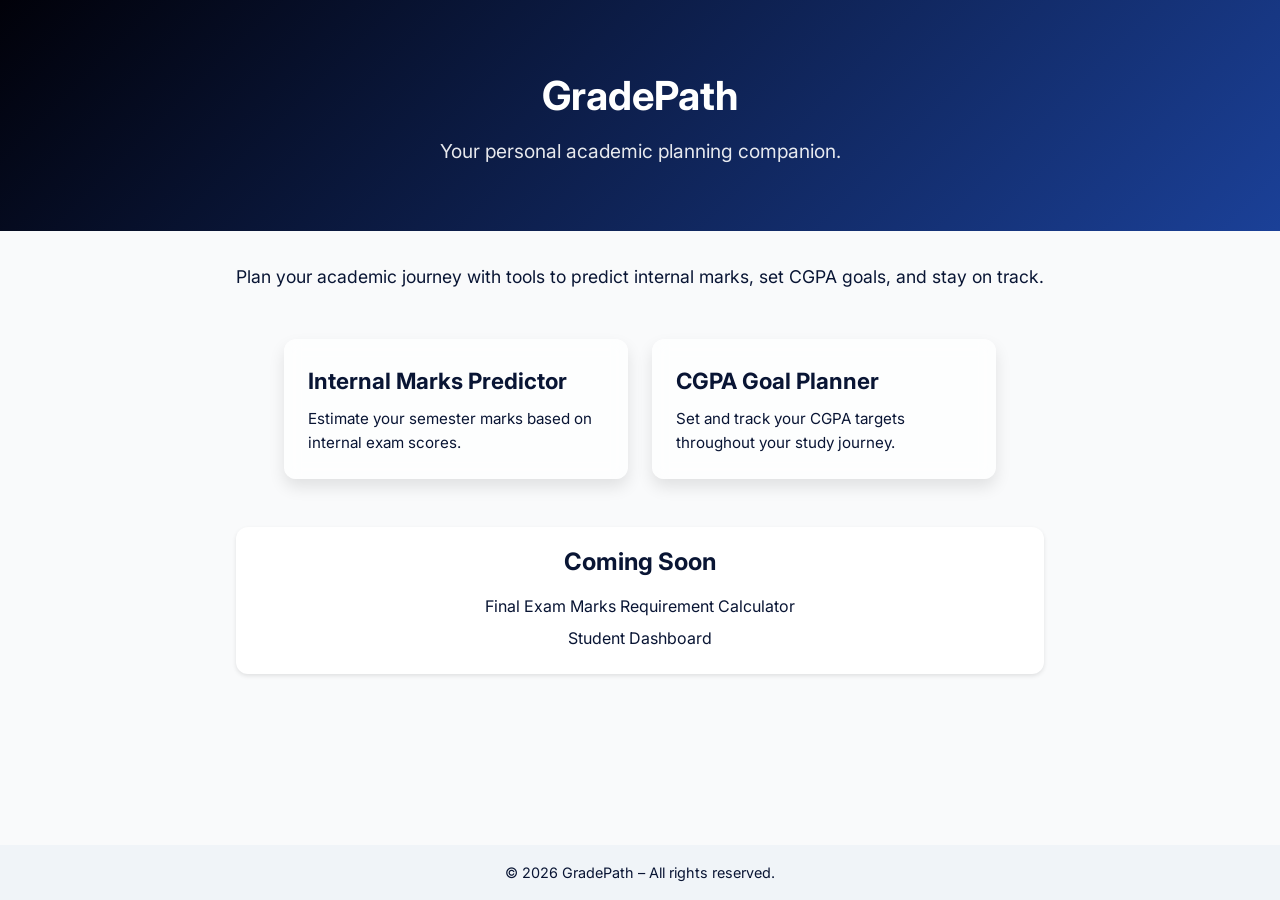
==== index.html @ 95c972fe "Design landing page for GradePath" ====
<!DOCTYPE html>
<html lang="en">

<head>
  <meta charset="UTF-8" />
  <meta http-equiv="X-UA-Compatible" content="IE=edge" />
  <meta name="viewport" content="width=device-width, initial-scale=1.0" />
  <title>GradePath – Academic Planning</title>
  <!-- Google Font – Inter (clean, modern) -->
  <link href="https://fonts.googleapis.com/css2?family=Inter:wght@400;600;700&display=swap" rel="stylesheet" />
  <link rel="stylesheet" href="style.css" />
</head>

<body>
  <!-- Hero / Header ---------------------------------------------------- -->
  <header class="header">
    <div class="container">
      <h1 class="title">GradePath</h1>
      <p class="subtitle">Your personal academic planning companion.</p>
    </div>
  </header>

  <!-- Main Content ------------------------------------------------------ -->
  <main class="container">
    <!-- Brief description ------------------------------------------------ -->
    <section class="description">
      <p>Plan your academic journey with tools to predict internal marks, set CGPA goals, and stay on track.</p>
    </section>

    <!-- Feature cards ---------------------------------------------------- -->
    <section class="features">
      <article class="card">
        <h2>Internal Marks Predictor</h2>
        <p>Estimate your semester marks based on internal exam scores.</p>
      </article>
      <article class="card">
        <h2>CGPA Goal Planner</h2>
        <p>Set and track your CGPA targets throughout your study journey.</p>
      </article>
    </section>

    <!-- Coming soon ------------------------------------------------------ -->
    <section class="coming-soon">
      <h2>Coming Soon</h2>
      <ul>
        <li>Final Exam Marks Requirement Calculator</li>
        <li>Student Dashboard</li>
      </ul>
    </section>
  </main>

  <!-- Footer ----------------------------------------------------------- -->
  <footer class="site-footer">
    <p>&copy; 2026 GradePath – All rights reserved.</p>
  </footer>

  <script src="script.js"></script>
</body>

</html>
---- style.css ----
/* ---------------------------------------------------------------
   GradePath – Basic Styling
   This CSS provides a clean, modern look using a dark‑light gradient
   and subtle hover effects for the feature cards.
   No external frameworks – pure vanilla CSS.
--------------------------------------------------------------- */

/* Import Google Font – same as the HTML link for consistency */
@import url('https://fonts.googleapis.com/css2?family=Inter:wght@400;600;700&display=swap');

/* Root variables for easy theme tweaking */
:root {
  --font-primary: 'Inter', sans-serif;
  --color-bg: hsl(210, 20%, 98%);
  /* Light off‑white */
  --color-primary: hsl(223, 71%, 12%);
  /* Deep blue for accents */
  --color-primary-light: hsl(223, 71%, 12%);
  --color-card-bg: hsl(0, 0%, 100%);
  --color-card-shadow: hsla(0, 0%, 0%, 0.1);
  --color-text: hsl(223, 71%, 12%);
  --radius: 12px;
}

/* Global reset and default styling */
* {
  margin: 0;
  padding: 0;
  box-sizing: border-box;
}

body {
  font-family: var(--font-primary);
  background: var(--color-bg);
  color: var(--color-text);
  line-height: 1.6;
  display: flex;
  flex-direction: column;
  min-height: 100vh;
}

/* Header ------------------------------------------------------- */
.header {
  text-align: center;
  padding: 2rem 1rem;
  background: linear-gradient(135deg, hsl(240, 80%, 2%), hsl(222, 70%, 35%));
  color: #fff;
}

.header .title {
  font-size: 2.5rem;
  font-weight: 700;
}

.header .subtitle {
  font-size: 1.2rem;
  margin-top: 0.5rem;
  opacity: 0.9;
}

/* Main layout -------------------------------------------------- */
.container {
  flex: 1;
  max-width: 960px;
  margin: 2rem auto;
  padding: 0 1rem;
}

.description p {
  font-size: 1.1rem;
  text-align: center;
  margin-bottom: 2rem;
}

/* Feature cards ------------------------------------------------ */
.features {
  display: grid;
  grid-template-columns: repeat(auto-fit, minmax(260px, 1fr));
  gap: 1.5rem;
  margin: 3rem;
}

.card {
  background: hsla(0, 0%, 100%, 0.7);
  border-radius: var(--radius);
  padding: 1.5rem;
  backdrop-filter: blur(8px);
  box-shadow: 0 8px 16px var(--color-card-shadow);
  transition: transform 0.2s ease, box-shadow 0.2s ease;
}

.card h2 {
  color: var(--color-primary);
  margin-bottom: 0.5rem;
  font-size: 1.4rem;
}

.card p {
  font-size: 0.95rem;
}

.card:hover {
  transform: translateY(-4px);
  box-shadow: 0 8px 12px var(--color-card-shadow);
}

/* Coming soon section ------------------------------------------ */
.coming-soon {
  text-align: center;
  padding: 1rem;
  background: var(--color-card-bg);
  border-radius: var(--radius);
  box-shadow: 0 2px 4px var(--color-card-shadow);

}

.coming-soon h2 {
  margin-bottom: 0.75rem;
  color: var(--color-primary-light);
}

.coming-soon ul {
  list-style: none;
  padding: 0;
}

.coming-soon li {
  margin: 0.4rem 0;
}

/* Footer ------------------------------------------------------- */
.site-footer {
  text-align: center;
  padding: 1rem;
  font-size: 0.9rem;
  background: #f0f4f8;
}
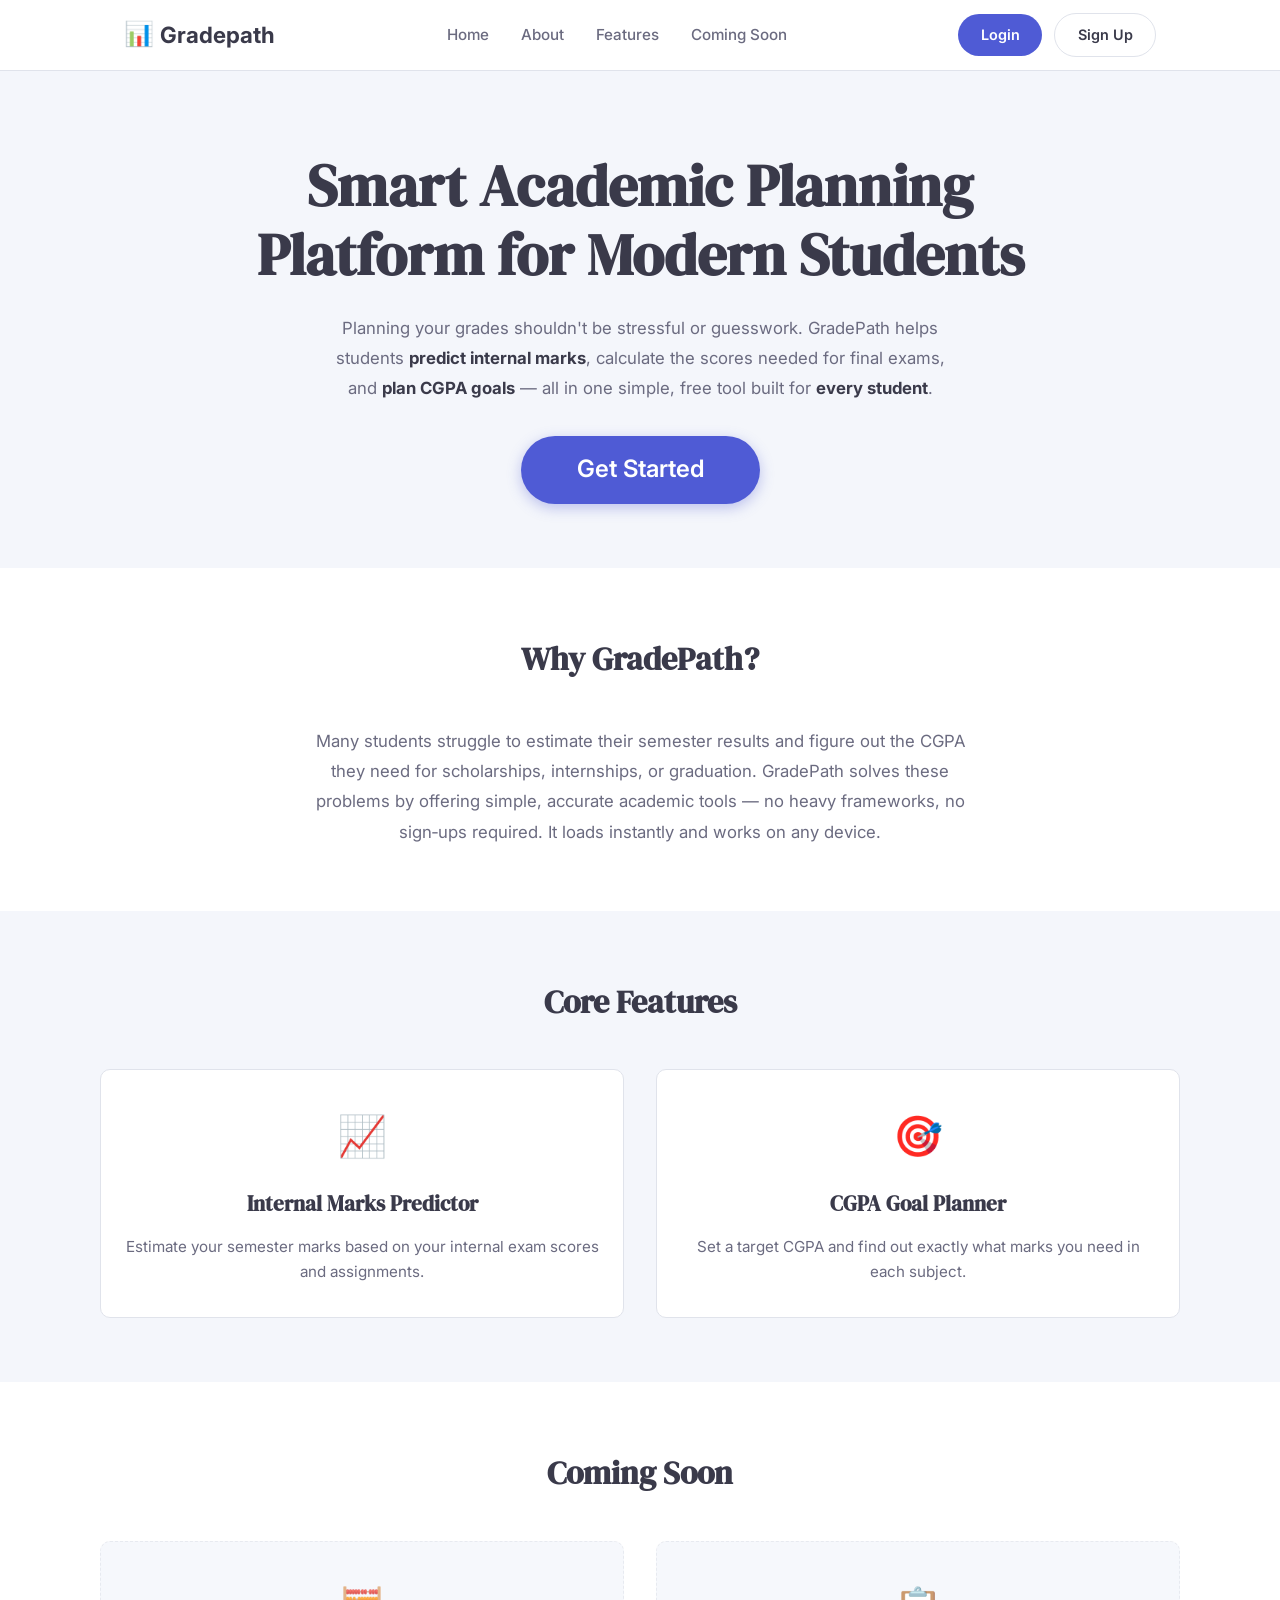
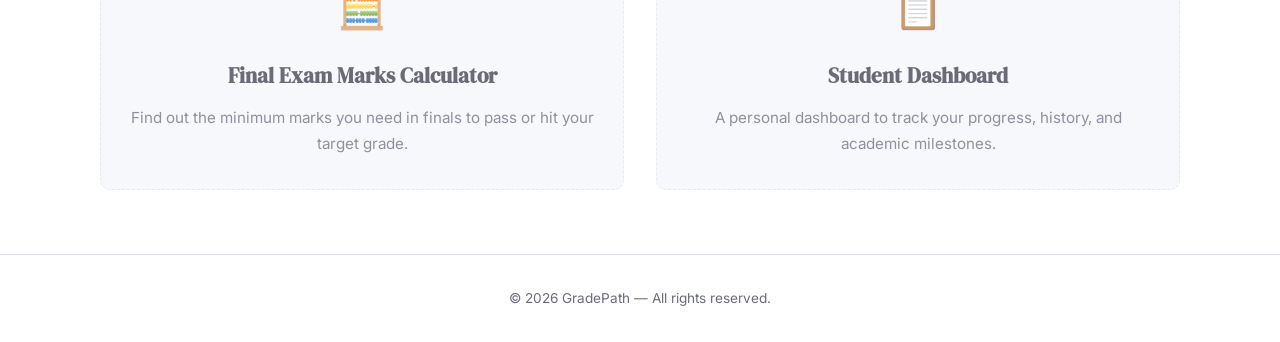
==== commit 43d907b6: "Add navigation functionality and link sections" ====
--- a/index.html
+++ b/index.html
@@ -6,52 +6,116 @@
   <meta http-equiv="X-UA-Compatible" content="IE=edge" />
   <meta name="viewport" content="width=device-width, initial-scale=1.0" />
   <title>GradePath – Academic Planning</title>
-  <!-- Google Font – Inter (clean, modern) -->
-  <link href="https://fonts.googleapis.com/css2?family=Inter:wght@400;600;700&display=swap" rel="stylesheet" />
+
+  <!-- Google Fonts – Inter for body, DM Serif Display for headings -->
+  <link href="https://fonts.googleapis.com/css2?family=DM+Serif+Display&family=Inter:wght@400;500;600;700&display=swap"
+    rel="stylesheet" />
   <link rel="stylesheet" href="style.css" />
 </head>
 
 <body>
-  <!-- Hero / Header ---------------------------------------------------- -->
-  <header class="header">
-    <div class="container">
-      <h1 class="title">GradePath</h1>
-      <p class="subtitle">Your personal academic planning companion.</p>
+  <!-- ==================== Navigation Bar ==================== -->
+  <!-- Clean white navbar with logo left, links center, buttons right -->
+  <nav class="navbar" id="navbar">
+    <div class="nav-container">
+      <!-- Logo -->
+      <a href="#" class="logo">
+        <span class="logo-icon">📊</span> Gradepath
+      </a>
+
+      <!-- Navigation Links -->
+      <ul class="nav-menu" id="nav-menu">
+        <li class="nav-item"><a href="#home" class="nav-link">Home</a></li>
+        <li class="nav-item"><a href="#about" class="nav-link">About</a></li>
+        <li class="nav-item"><a href="#features" class="nav-link">Features</a></li>
+        <li class="nav-item"><a href="#coming-soon" class="nav-link">Coming Soon</a></li>
+      </ul>
+
+      <!-- Action Buttons -->
+      <div class="nav-actions">
+        <a href="#" class="btn btn-filled">Login</a>
+        <a href="#" class="btn btn-outline">Sign Up</a>
+      </div>
+
+      <!-- Hamburger for mobile -->
+      <button class="hamburger" id="hamburger" aria-label="Toggle menu">
+        <span></span>
+        <span></span>
+        <span></span>
+      </button>
     </div>
-  </header>
+  </nav>
 
-  <!-- Main Content ------------------------------------------------------ -->
-  <main class="container">
-    <!-- Brief description ------------------------------------------------ -->
-    <section class="description">
-      <p>Plan your academic journey with tools to predict internal marks, set CGPA goals, and stay on track.</p>
-    </section>
+  <!-- ==================== Hero / Home Section ==================== -->
+  <!-- Large centered heading + description + single CTA button -->
+  <section class="hero" id="home">
+    <h1 class="hero-title">
+      Smart Academic Planning<br />Platform for Modern Students
+    </h1>
+    <p class="hero-subtitle">
+      Planning your grades shouldn't be stressful or guesswork. GradePath helps
+      students <strong>predict internal marks</strong>, calculate the scores needed for
+      final exams, and <strong>plan CGPA goals</strong> — all in one simple, free tool
+      built for <strong>every student</strong>.
+    </p>
+    <a href="#features" class="btn btn-cta">Get Started </a>
+  </section>
 
-    <!-- Feature cards ---------------------------------------------------- -->
-    <section class="features">
-      <article class="card">
-        <h2>Internal Marks Predictor</h2>
-        <p>Estimate your semester marks based on internal exam scores.</p>
-      </article>
-      <article class="card">
-        <h2>CGPA Goal Planner</h2>
-        <p>Set and track your CGPA targets throughout your study journey.</p>
-      </article>
-    </section>
+  <!-- ==================== About / Description ==================== -->
+  <section class="about" id="about">
+    <div class="about-container">
+      <h2 class="section-title">Why GradePath?</h2>
+      <p class="about-text">
+        Many students struggle to estimate their semester results and figure out
+        the CGPA they need for scholarships, internships, or graduation. GradePath
+        solves these problems by offering simple, accurate academic tools — no
+        heavy frameworks, no sign‑ups required. It loads instantly and works on
+        any device.
+      </p>
+    </div>
+  </section>
 
-    <!-- Coming soon ------------------------------------------------------ -->
-    <section class="coming-soon">
-      <h2>Coming Soon</h2>
-      <ul>
-        <li>Final Exam Marks Requirement Calculator</li>
-        <li>Student Dashboard</li>
-      </ul>
-    </section>
-  </main>
+  <!-- ==================== Feature Cards ==================== -->
+  <section class="features-section" id="features">
+    <div class="features-container">
+      <h2 class="section-title">Core Features</h2>
+      <div class="features-grid">
+        <article class="card">
+          <div class="card-icon">📈</div>
+          <h3>Internal Marks Predictor</h3>
+          <p>Estimate your semester marks based on your internal exam scores and assignments.</p>
+        </article>
+        <article class="card">
+          <div class="card-icon">🎯</div>
+          <h3>CGPA Goal Planner</h3>
+          <p>Set a target CGPA and find out exactly what marks you need in each subject.</p>
+        </article>
+      </div>
+    </div>
+  </section>
 
-  <!-- Footer ----------------------------------------------------------- -->
+  <!-- ==================== Coming Soon ==================== -->
+  <section class="coming-soon-section" id="coming-soon">
+    <div class="coming-soon-container">
+      <h2 class="section-title">Coming Soon</h2>
+      <div class="coming-soon-grid">
+        <div class="coming-soon-card">
+          <div class="card-icon">🧮</div>
+          <h3>Final Exam Marks Calculator</h3>
+          <p>Find out the minimum marks you need in finals to pass or hit your target grade.</p>
+        </div>
+        <div class="coming-soon-card">
+          <div class="card-icon">📋</div>
+          <h3>Student Dashboard</h3>
+          <p>A personal dashboard to track your progress, history, and academic milestones.</p>
+        </div>
+      </div>
+    </div>
+  </section>
+
+  <!-- ==================== Footer ==================== -->
   <footer class="site-footer">
-    <p>&copy; 2026 GradePath – All rights reserved.</p>
+    <p>&copy; 2026 GradePath — All rights reserved.</p>
   </footer>
 
   <script src="script.js"></script>
--- a/style.css
+++ b/style.css
@@ -1,137 +1,434 @@
 /* ---------------------------------------------------------------
-   GradePath – Basic Styling
-   This CSS provides a clean, modern look using a dark‑light gradient
-   and subtle hover effects for the feature cards.
-   No external frameworks – pure vanilla CSS.
---------------------------------------------------------------- */
-
-/* Import Google Font – same as the HTML link for consistency */
-@import url('https://fonts.googleapis.com/css2?family=Inter:wght@400;600;700&display=swap');
-
-/* Root variables for easy theme tweaking */
+   GradePath – Clean, Light, Professional Theme
+   Inspired by SpaceBasic-style layout: white navbar, centered hero,
+   minimal cards, and lots of whitespace.
+   Pure vanilla CSS – no frameworks.
+ --------------------------------------------------------------- */
+
+/* ---------------------------------------------------------------
+   Google Fonts
+ --------------------------------------------------------------- */
+@import url('https://fonts.googleapis.com/css2?family=DM+Serif+Display&family=Inter:wght@400;500;600;700&display=swap');
+
+/* ---------------------------------------------------------------
+   CSS Variables – Easy theming
+ --------------------------------------------------------------- */
 :root {
-  --font-primary: 'Inter', sans-serif;
-  --color-bg: hsl(210, 20%, 98%);
-  /* Light off‑white */
-  --color-primary: hsl(223, 71%, 12%);
-  /* Deep blue for accents */
-  --color-primary-light: hsl(223, 71%, 12%);
-  --color-card-bg: hsl(0, 0%, 100%);
-  --color-card-shadow: hsla(0, 0%, 0%, 0.1);
-  --color-text: hsl(223, 71%, 12%);
-  --radius: 12px;
-}
-
-/* Global reset and default styling */
-* {
+  /* Fonts */
+  --font-body: 'Inter', sans-serif;
+  --font-heading: 'DM Serif Display', serif;
+
+  /* Colors */
+  --color-bg: #f4f6fb;
+  /* Light blue-gray page background */
+  --color-white: #ffffff;
+  --color-text: #3a3a4a;
+  /* Dark gray body text */
+  --color-text-light: #6b6b80;
+  /* Lighter secondary text */
+  --color-primary: #4f5bd5;
+  /* Blue-purple accent */
+  --color-primary-hover: #3a45b0;
+  --color-border: #e0e3eb;
+  /* Subtle borders */
+
+  /* Spacing & Radius */
+  --radius: 10px;
+  --radius-lg: 50px;
+  /* Pill-shaped buttons */
+  --max-width: 1080px;
+}
+
+/* ---------------------------------------------------------------
+   Reset & Base
+ --------------------------------------------------------------- */
+*,
+*::before,
+*::after {
   margin: 0;
   padding: 0;
   box-sizing: border-box;
 }
 
+html {
+  scroll-behavior: smooth;
+  /* Smooth scrolling when clicking nav links */
+}
+
 body {
-  font-family: var(--font-primary);
+  font-family: var(--font-body);
   background: var(--color-bg);
   color: var(--color-text);
-  line-height: 1.6;
+  line-height: 1.7;
+  min-height: 100vh;
+}
+
+a {
+  text-decoration: none;
+  color: inherit;
+}
+
+ul {
+  list-style: none;
+}
+
+img {
+  max-width: 100%;
+  display: block;
+}
+
+/* ---------------------------------------------------------------
+   Navigation Bar – Clean white bar
+ --------------------------------------------------------------- */
+.navbar {
+  background: var(--color-white);
+  border-bottom: 1px solid var(--color-border);
+  position: sticky;
+  top: 0;
+  z-index: 1000;
+}
+
+.nav-container {
   display: flex;
+  justify-content: space-between;
+  align-items: center;
+  max-width: var(--max-width);
+  margin: 0 auto;
+  padding: 0.8rem 1.5rem;
+}
+
+/* Logo */
+.logo {
+  display: flex;
+  align-items: center;
+  gap: 0.4rem;
+  font-size: 1.4rem;
+  font-weight: 700;
+  color: var(--color-text);
+}
+
+.logo-icon {
+  font-size: 1.5rem;
+}
+
+/* Nav links – horizontal on desktop */
+.nav-menu {
+  display: flex;
+  gap: 2rem;
+}
+
+.nav-link {
+  font-size: 0.95rem;
+  font-weight: 500;
+  color: var(--color-text-light);
+  transition: color 0.2s;
+  padding: 0.25rem 0;
+}
+
+.nav-link:hover {
+  color: var(--color-primary);
+}
+
+/* Nav action buttons */
+.nav-actions {
+  display: flex;
+  gap: 0.75rem;
+  align-items: center;
+}
+
+/* ---------------------------------------------------------------
+   Buttons
+ --------------------------------------------------------------- */
+.btn {
+  display: inline-block;
+  padding: 0.55rem 1.4rem;
+  border-radius: var(--radius-lg);
+  font-family: var(--font-body);
+  font-size: 0.9rem;
+  font-weight: 600;
+  cursor: pointer;
+  transition: background 0.2s, color 0.2s, box-shadow 0.2s;
+  border: none;
+}
+
+/* Filled button – dark blue/purple */
+.btn-filled {
+  background: var(--color-primary);
+  color: var(--color-white);
+}
+
+.btn-filled:hover,
+.btn-filled:focus {
+  background: var(--color-primary-hover);
+}
+
+/* Outline button */
+.btn-outline {
+  background: transparent;
+  border: 1.5px solid var(--color-border);
+  color: var(--color-text);
+}
+
+.btn-outline:hover,
+.btn-outline:focus {
+  border-color: var(--color-primary);
+  color: var(--color-primary);
+}
+
+/* Big CTA button in hero */
+.btn-cta {
+  background: var(--color-primary);
+  color: var(--color-white);
+  padding: 0.85rem 3.5rem;
+  font-size: 1.5rem;
+
+  margin-top: 2rem;
+  box-shadow: 0 4px 14px rgba(79, 91, 213, 0.35);
+}
+
+.btn-cta:hover,
+.btn-cta:focus {
+  background: var(--color-primary-hover);
+  box-shadow: 0 6px 20px rgba(79, 91, 213, 0.45);
+}
+
+/* Hamburger – hidden on desktop */
+.hamburger {
+  display: none;
   flex-direction: column;
-  min-height: 100vh;
-}
-
-/* Header ------------------------------------------------------- */
-.header {
-  text-align: center;
-  padding: 2rem 1rem;
-  background: linear-gradient(135deg, hsl(240, 80%, 2%), hsl(222, 70%, 35%));
-  color: #fff;
-}
-
-.header .title {
+  background: none;
+  border: none;
+  cursor: pointer;
+  gap: 5px;
+  padding: 4px;
+}
+
+.hamburger span {
+  width: 24px;
+  height: 2.5px;
+  background: var(--color-text);
+  border-radius: 2px;
+  transition: all 0.3s ease;
+}
+
+/* ---------------------------------------------------------------
+   Hero Section – Large centered text
+ --------------------------------------------------------------- */
+.hero {
+  text-align: center;
+  padding: 5rem 1.5rem 4rem;
+  max-width: 820px;
+  margin: 0 auto;
+}
+
+.hero-title {
+  font-family: var(--font-heading);
+  font-size: clamp(2.2rem, 5.5vw, 3.6rem);
+  line-height: 1.2;
+  color: var(--color-text);
+  margin-bottom: 1.5rem;
+}
+
+.hero-subtitle {
+  font-size: 1.05rem;
+  color: var(--color-text-light);
+  max-width: 640px;
+  margin: 0 auto;
+  line-height: 1.8;
+}
+
+.hero-subtitle strong {
+  color: var(--color-text);
+}
+
+/* ---------------------------------------------------------------
+   Section Titles (reusable)
+ --------------------------------------------------------------- */
+.section-title {
+  font-family: var(--font-heading);
+  font-size: 2rem;
+  text-align: center;
+  margin-bottom: 2.5rem;
+  color: var(--color-text);
+}
+
+/* ---------------------------------------------------------------
+   About Section
+ --------------------------------------------------------------- */
+.about {
+  background: var(--color-white);
+  padding: 4rem 1.5rem;
+}
+
+.about-container {
+  max-width: var(--max-width);
+  margin: 0 auto;
+  text-align: center;
+}
+
+.about-text {
+  max-width: 680px;
+  margin: 0 auto;
+  font-size: 1.05rem;
+  color: var(--color-text-light);
+  line-height: 1.8;
+}
+
+/* ---------------------------------------------------------------
+   Features Section
+ --------------------------------------------------------------- */
+.features-section {
+  padding: 4rem 1.5rem;
+}
+
+.features-container {
+  max-width: var(--max-width);
+  margin: 0 auto;
+}
+
+.features-grid {
+  display: grid;
+  grid-template-columns: repeat(auto-fit, minmax(280px, 1fr));
+  gap: 2rem;
+}
+
+/* Feature Card */
+.card {
+  background: var(--color-white);
+  border: 1px solid var(--color-border);
+  border-radius: var(--radius);
+  padding: 2rem 1.5rem;
+  text-align: center;
+  transition: transform 0.25s, box-shadow 0.25s;
+}
+
+.card:hover {
+  transform: translateY(-6px);
+  box-shadow: 0 12px 30px rgba(0, 0, 0, 0.08);
+}
+
+.card-icon {
   font-size: 2.5rem;
-  font-weight: 700;
-}
-
-.header .subtitle {
-  font-size: 1.2rem;
-  margin-top: 0.5rem;
-  opacity: 0.9;
-}
-
-/* Main layout -------------------------------------------------- */
-.container {
-  flex: 1;
-  max-width: 960px;
-  margin: 2rem auto;
-  padding: 0 1rem;
-}
-
-.description p {
-  font-size: 1.1rem;
-  text-align: center;
-  margin-bottom: 2rem;
-}
-
-/* Feature cards ------------------------------------------------ */
-.features {
-  display: grid;
-  grid-template-columns: repeat(auto-fit, minmax(260px, 1fr));
-  gap: 1.5rem;
-  margin: 3rem;
-}
-
-.card {
-  background: hsla(0, 0%, 100%, 0.7);
-  border-radius: var(--radius);
-  padding: 1.5rem;
-  backdrop-filter: blur(8px);
-  box-shadow: 0 8px 16px var(--color-card-shadow);
-  transition: transform 0.2s ease, box-shadow 0.2s ease;
-}
-
-.card h2 {
-  color: var(--color-primary);
-  margin-bottom: 0.5rem;
-  font-size: 1.4rem;
+  margin-bottom: 1rem;
+}
+
+.card h3 {
+  font-family: var(--font-heading);
+  font-size: 1.3rem;
+  margin-bottom: 0.75rem;
+  color: var(--color-text);
 }
 
 .card p {
   font-size: 0.95rem;
-}
-
-.card:hover {
-  transform: translateY(-4px);
-  box-shadow: 0 8px 12px var(--color-card-shadow);
-}
-
-/* Coming soon section ------------------------------------------ */
-.coming-soon {
-  text-align: center;
-  padding: 1rem;
-  background: var(--color-card-bg);
+  color: var(--color-text-light);
+}
+
+/* ---------------------------------------------------------------
+   Coming Soon Section
+ --------------------------------------------------------------- */
+.coming-soon-section {
+  background: var(--color-white);
+  padding: 4rem 1.5rem;
+}
+
+.coming-soon-container {
+  max-width: var(--max-width);
+  margin: 0 auto;
+}
+
+.coming-soon-grid {
+  display: grid;
+  grid-template-columns: repeat(auto-fit, minmax(280px, 1fr));
+  gap: 2rem;
+}
+
+.coming-soon-card {
+  background: var(--color-bg);
+  border: 1px dashed var(--color-border);
   border-radius: var(--radius);
-  box-shadow: 0 2px 4px var(--color-card-shadow);
-
-}
-
-.coming-soon h2 {
+  padding: 2rem 1.5rem;
+  text-align: center;
+  opacity: 0.75;
+  transition: opacity 0.25s;
+}
+
+.coming-soon-card:hover {
+  opacity: 1;
+}
+
+.coming-soon-card h3 {
+  font-family: var(--font-heading);
+  font-size: 1.3rem;
   margin-bottom: 0.75rem;
-  color: var(--color-primary-light);
-}
-
-.coming-soon ul {
-  list-style: none;
-  padding: 0;
-}
-
-.coming-soon li {
-  margin: 0.4rem 0;
-}
-
-/* Footer ------------------------------------------------------- */
+  color: var(--color-text);
+}
+
+.coming-soon-card p {
+  font-size: 0.95rem;
+  color: var(--color-text-light);
+}
+
+/* ---------------------------------------------------------------
+   Footer
+ --------------------------------------------------------------- */
 .site-footer {
   text-align: center;
-  padding: 1rem;
-  font-size: 0.9rem;
-  background: #f0f4f8;
-}+  padding: 2rem 1rem;
+  font-size: 0.85rem;
+  color: var(--color-text-light);
+  border-top: 1px solid var(--color-border);
+  background: var(--color-white);
+}
+
+/* ---------------------------------------------------------------
+   Responsive – Mobile (≤ 768px)
+ --------------------------------------------------------------- */
+@media (max-width: 768px) {
+
+  /* Show hamburger, hide desktop links & actions */
+  .hamburger {
+    display: flex;
+  }
+
+  .nav-menu {
+    position: absolute;
+    top: 100%;
+    left: 0;
+    right: 0;
+    background: var(--color-white);
+    flex-direction: column;
+    padding: 1rem 1.5rem;
+    gap: 0;
+    display: none;
+    border-bottom: 1px solid var(--color-border);
+  }
+
+  .nav-menu.active {
+    display: flex;
+  }
+
+  .nav-menu .nav-item {
+    padding: 0.75rem 0;
+    border-bottom: 1px solid var(--color-border);
+  }
+
+  .nav-menu .nav-item:last-child {
+    border-bottom: none;
+  }
+
+  .nav-actions {
+    display: none;
+  }
+
+  /* Hero adjustments */
+  .hero {
+    padding: 3rem 1rem 2.5rem;
+  }
+
+  .hero-title {
+    font-size: 2rem;
+  }
+}
+
+/* End of style.css */
